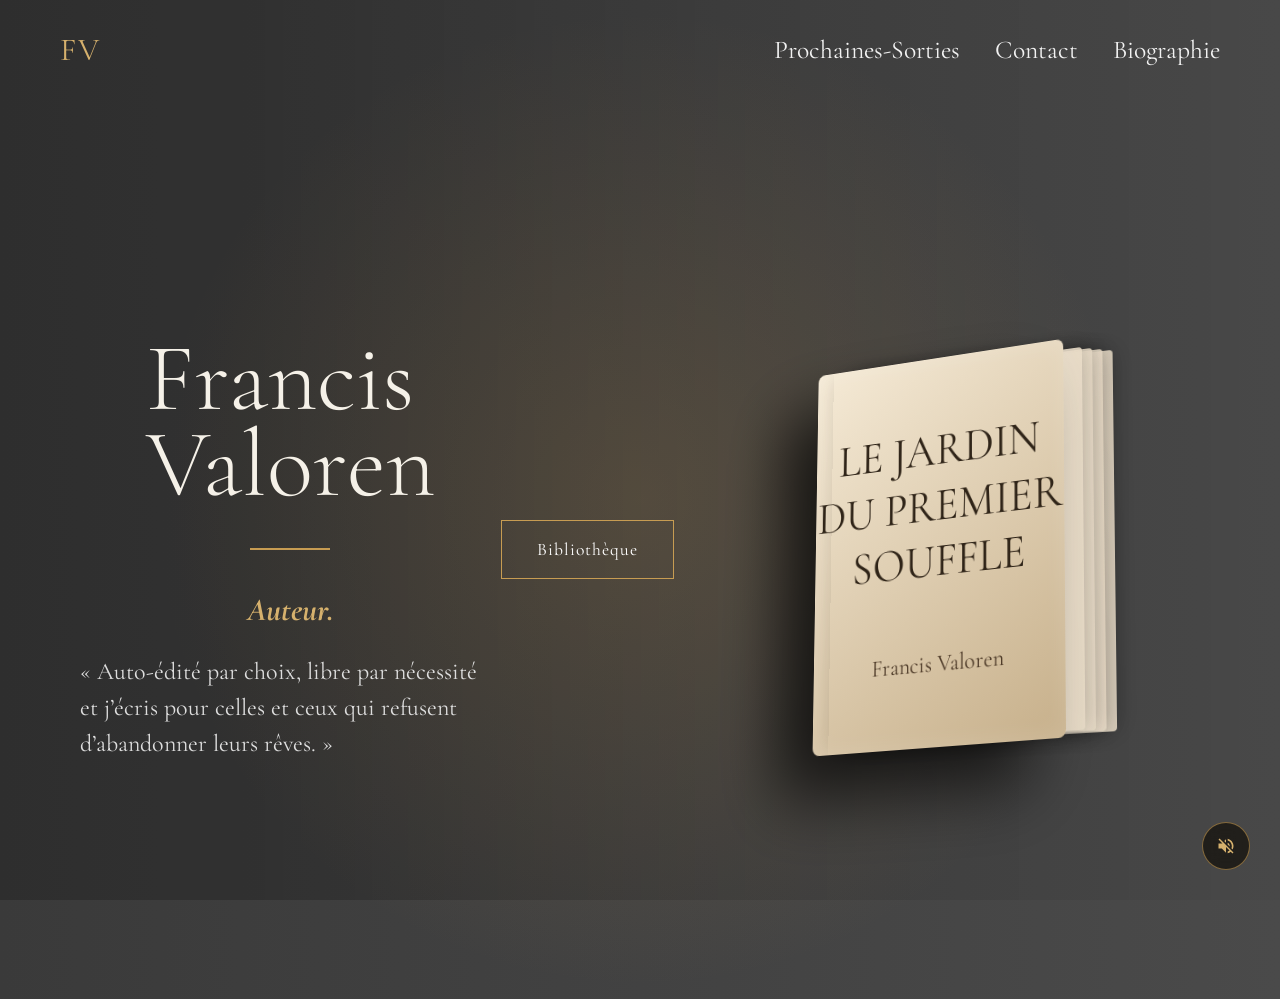
==== index.html @ 9b45bb33 "Bannière youtube" ====
<!DOCTYPE html>
<html lang="fr">

<head>
    <meta charset="UTF-8">
    <meta name="viewport" content="width=device-width, initial-scale=1.0">
 
    <title>Accueil – Francis Valoren</title>

    <meta name="description" content="Site officiel de Francis Valoren, auteur.">

    <link rel="stylesheet" href="style.css">

    <!-- Police élégante -->
    <link href="https://fonts.googleapis.com/css2?family=Cormorant+Garamond:wght@300;400;600&display=swap" rel="stylesheet">

    <style>
        #music-btn {
            position: fixed;
            bottom: 30px;
            right: 30px;
            z-index: 9999;
            width: 48px;
            height: 48px;
            border-radius: 50%;
            border: 1px solid rgba(199, 156, 82, 0.6);
            background: rgba(20, 18, 12, 0.75);
            backdrop-filter: blur(8px);
            cursor: pointer;
            display: flex;
            align-items: center;
            justify-content: center;
            transition: border-color 0.3s, background 0.3s, transform 0.2s;
            padding: 0;
        }
        #music-btn:hover {
            border-color: #c79c52;
            background: rgba(199, 156, 82, 0.15);
            transform: scale(1.08);
        }
        #music-btn svg {
            width: 20px;
            height: 20px;
            fill: #d6b16d;
            transition: opacity 0.3s;
        }
        #music-btn .icon-muted { display: none; }
        #music-btn.muted .icon-playing { display: none; }
        #music-btn.muted .icon-muted { display: block; }
    </style>

</head>

<body>

    <!-- FOND -->
    <div class="background-overlay"></div>

    <!-- HEADER -->
<header>
    <div class="logo">FV</div>

    <nav>
        <a href="prochaines-sorties.html">Prochaines-Sorties</a>
        <a href="contact.html">Contact</a>
        <a href="Biographie.html">Biographie</a>
    </nav>
</header>

    <!-- HERO -->
    <section class="hero">

        <!-- TEXTE -->
        <div class="hero-text">

            <h1>Francis<br>Valoren</h1>

            <div class="line"></div>

            <h2>Auteur.</h2>

            <p>
                « Auto‑édité par choix, libre par nécessité et j’écris pour celles et ceux qui refusent d’abandonner leurs rêves. »
            </p>

        </div>

        <a href="oeuvres.html" class="btn btn-middle">
            Bibliothèque
        </a>

        <!-- LIVRE -->
        <div class="book-scene">
            <div class="book-halo"></div>

            <div class="book">

                <div class="cover">
                    <div class="book-title">
                        LE JARDIN<br>
                        DU PREMIER<br>
                        SOUFFLE
                    </div>

                    <div class="author">
                        Francis Valoren
                    </div>
                </div>

                <!-- Pages -->
                <div class="page p1"></div>
                <div class="page p2"></div>
                <div class="page p3"></div>
                <div class="page p4"></div>

            </div>

        </div>

    </section>



    <!-- MUSIQUE D'AMBIANCE PIANO -->
    <button id="music-btn" class="muted" title="Musique d'ambiance" aria-label="Activer la musique">
        <svg class="icon-playing" viewBox="0 0 24 24" xmlns="http://www.w3.org/2000/svg">
            <path d="M3 9v6h4l5 5V4L7 9H3zm13.5 3c0-1.77-1.02-3.29-2.5-4.03v8.05c1.48-.73 2.5-2.25 2.5-4.02zM14 3.23v2.06c2.89.86 5 3.54 5 6.71s-2.11 5.85-5 6.71v2.06c4.01-.91 7-4.49 7-8.77s-2.99-7.86-7-8.77z"/>
        </svg>
        <svg class="icon-muted" viewBox="0 0 24 24" xmlns="http://www.w3.org/2000/svg">
            <path d="M16.5 12c0-1.77-1.02-3.29-2.5-4.03v2.21l2.45 2.45c.03-.2.05-.41.05-.63zm2.5 0c0 .94-.2 1.82-.54 2.64l1.51 1.51C20.63 14.91 21 13.5 21 12c0-4.28-2.99-7.86-7-8.77v2.06c2.89.86 5 3.54 5 6.71zM4.27 3L3 4.27 7.73 9H3v6h4l5 5v-6.73l4.25 4.25c-.67.52-1.42.93-2.25 1.18v2.06c1.38-.31 2.63-.95 3.69-1.81L19.73 21 21 19.73l-9-9L4.27 3zM12 4L9.91 6.09 12 8.18V4z"/>
        </svg>
    </button>

    <script>
    (function () {
        var AC = window.AudioContext || window.webkitAudioContext;
        if (!AC) return;

        var ctx, masterGain, reverb, active = false, timers = [];

        // Gamme pentatonique Do majeur — 3 octaves douces
        var notes = [
            261.63, 293.66, 329.63, 392.00, 440.00,   // C4 D4 E4 G4 A4
            523.25, 587.33, 659.25, 783.99, 880.00,   // C5 D5 E5 G5 A5
            1046.50, 1174.66, 1318.51                  // C6 D6 E6
        ];

        function buildReverb(c) {
            var len = c.sampleRate * 3, buf = c.createBuffer(2, len, c.sampleRate);
            for (var ch = 0; ch < 2; ch++) {
                var d = buf.getChannelData(ch);
                for (var i = 0; i < len; i++)
                    d[i] = (Math.random() * 2 - 1) * Math.pow(1 - i / len, 2.5);
            }
            var conv = c.createConvolver();
            conv.buffer = buf;
            return conv;
        }

        function playNote(freq, t, dur, vol) {
            // Fondamentale (triangle = chaleur piano)
            var o1 = ctx.createOscillator(), g1 = ctx.createGain();
            o1.type = 'triangle';
            o1.frequency.value = freq;
            g1.gain.setValueAtTime(0, t);
            g1.gain.linearRampToValueAtTime(vol, t + 0.012);
            g1.gain.exponentialRampToValueAtTime(vol * 0.35, t + 0.18);
            g1.gain.exponentialRampToValueAtTime(0.0001, t + dur);
            o1.connect(g1); g1.connect(reverb);
            o1.start(t); o1.stop(t + dur + 0.1);

            // 2e harmonique légère (brillance)
            var o2 = ctx.createOscillator(), g2 = ctx.createGain();
            o2.type = 'sine';
            o2.frequency.value = freq * 2;
            g2.gain.setValueAtTime(0, t);
            g2.gain.linearRampToValueAtTime(vol * 0.12, t + 0.008);
            g2.gain.exponentialRampToValueAtTime(0.0001, t + dur * 0.6);
            o2.connect(g2); g2.connect(reverb);
            o2.start(t); o2.stop(t + dur);
        }

        function schedule() {
            if (!active) return;
            var now = ctx.currentTime;
            var freq = notes[Math.floor(Math.random() * notes.length)];
            var vol  = 0.025 + Math.random() * 0.035;
            var dur  = 2.5 + Math.random() * 3.5;
            playNote(freq, now, dur, vol);

            // Accord doux ~30 % du temps
            if (Math.random() < 0.3) {
                var f2 = notes[Math.floor(Math.random() * notes.length)];
                playNote(f2, now + 0.06, dur * 0.85, vol * 0.65);
            }

            var delay = (1.2 + Math.random() * 2.8) * 1000;
            timers.push(setTimeout(schedule, delay));
        }

        function start() {
            if (!ctx) {
                ctx = new AC();
                reverb = buildReverb(ctx);
                masterGain = ctx.createGain();
                masterGain.gain.value = 0.8;
                reverb.connect(masterGain);
                masterGain.connect(ctx.destination);
            }
            if (ctx.state === 'suspended') ctx.resume();
            active = true;
            schedule();
        }

        function stop() {
            active = false;
            timers.forEach(clearTimeout);
            timers = [];
            if (masterGain) {
                masterGain.gain.setTargetAtTime(0, ctx.currentTime, 0.8);
            }
        }

        var btn = document.getElementById('music-btn');
        btn.addEventListener('click', function () {
            if (!active) {
                start();
                btn.classList.remove('muted');
                btn.setAttribute('aria-label', 'Couper la musique');
            } else {
                stop();
                btn.classList.add('muted');
                btn.setAttribute('aria-label', 'Activer la musique');
            }
        });
    })();
    </script>

</body>

</html>
---- style.css ----
/* RESET */
* {
    margin: 0;
    padding: 0;
    box-sizing: border-box;
}

/* BODY */
body {
    font-family: 'Cormorant Garamond', serif;

    background:
        radial-gradient(circle at center, rgba(180,140,80,0.25), transparent 60%),
        linear-gradient(to right, #3a3a3a, #4a4a4a);

    color: #f5f1e8;

    overflow-y: auto;
    overflow-x: hidden;

    min-height: 100vh;
}

/* OVERLAY */
.background-overlay {
    position: fixed;
    inset: 0;
    background:
        linear-gradient(to right,
            rgba(0,0,0,0.20) 20%,
            rgba(0,0,0,0.10) 55%,
            rgba(0,0,0,0.02) 100%);
    z-index: -1;
}

/* HEADER */
header {
    position: fixed;
    top: 0;
    left: 0;
    width: 100%;
    display: flex;
    justify-content: space-between;
    align-items: center;
    padding: 30px 60px;
    z-index: 1000;
}


/* LOGO */
.logo {
    font-size: 2em;
    color: #d6b16d;
    letter-spacing: 2px;
}

.logo span {
    font-size: 0.6em;
    margin-left: 10px;
    color: #fff;
}

/* NAV */
nav {
    display: flex;
    gap: 35px;
}

nav a {
    color: #f2f2f2;
    text-decoration: none;
    font-size: 1.6em;
    transition: 0.3s;
}

nav a:hover {
    color: #d6b16d;
}

/* HERO */
.hero {
    min-height: 100vh;
    display: flex;
    align-items: center;
    justify-content: space-between;
    padding: 140px 80px;
}

.sorties-list {
    display: grid;
    gap: 30px;
    width: 100%;
    max-width: 1000px;
    margin: 0 auto;
}

.sortie-row {
    display: grid;
    gap: 20px;
    width: min(90vw, 760px);
    margin: 0 auto;
    background: rgba(20,20,20,0.55);
    border: 1px solid rgba(255,255,255,0.12);
    border-radius: 24px;
    padding: 28px;
    box-shadow: 0 20px 60px rgba(0,0,0,0.25);
}

.sortie-card {
    display: grid;
    gap: 18px;
    background: rgba(255,255,255,0.06);
    border: 1px solid rgba(255,255,255,0.12);
    border-radius: 24px;
    padding: 24px;
}

.sortie-text {
    display: grid;
    gap: 20px;
}

.sortie-pitch {
    color: #e8dfcf;
    line-height: 1.8;
    font-size: 1.05em;
}

.sortie-dropzone-wrapper {
    display: grid;
    gap: 12px;
}

.sortie-bubble {
    display: inline-flex;
    align-items: center;
    justify-content: center;
    width: auto;
    min-width: 74px;
    min-height: 42px;
    padding: 8px 12px;
    border-radius: 999px;
    background: rgba(215, 156, 82, 0.16);
    color: #f5e9d1;
    font-weight: 700;
    letter-spacing: 1px;
    border: 1px solid rgba(215, 156, 82, 0.35);
}

.sortie-card h2 {
    font-size: 1.65em;
    line-height: 1.2;
}

.sortie-date {
    color: #e4d7bf;
    font-size: 1.05em;
}

.sortie-dropzone {
    min-height: 120px;
    border: 2px dashed rgba(215, 156, 82, 0.5);
    border-radius: 18px;
    padding: 22px;
    color: #e9dcc9;
    background: rgba(255,255,255,0.04);
    transition: border-color 0.3s ease, background 0.3s ease;
    outline: none;
}

.sortie-dropzone:focus {
    border-color: rgba(215, 156, 82, 0.85);
    background: rgba(215, 156, 82, 0.08);
}

.sortie-dropzone:empty:before {
    content: attr(aria-label);
    color: rgba(229, 214, 183, 0.7);
}

/* CONTAINER UTILISÉ DANS LA PAGE BIOGRAPHIE */
.hero-inner {
    display: flex;
    justify-content: center;
    align-items: flex-start;
    gap: 50px;
    width: 80%;
    max-width: 1200px;
    margin: auto;
}

.bio-photo img {
    width: 100%;
    height: auto;
    border-radius: 8px;
    box-shadow: 0 0 25px rgba(0,0,0,0.5);
    max-width: 350px;
}

/* TEXTE */
.hero-text {
    width: 40%;
    z-index: 2;
    display: flex;
    flex-direction: column;
    align-items: center;
}

.hero-text h1 {
    font-size: 6em;
    line-height: 0.9;
    font-weight: 300;
}

.line {
    width: 80px;
    height: 2px;
    background: #c79c52;
    margin: 40px 0;
}

.hero-text h2 {
    color: #d6b16d;
    font-size: 2em;
    font-style: italic;
    margin-bottom: 25px;
}

.hero-text p {
    font-size: 1.5em;
    line-height: 1.5;
    max-width: 500px;
    color: #ddd;
}

/* BOUTON */
.btn {
    display: inline-block;
    margin-top: 40px;
    border: 1px solid #c79c52;
    padding: 18px 35px;
    color: #fff;
    text-decoration: none;
    font-size: 1.1em;
    letter-spacing: 1px;
    transition: 0.4s;
}

.btn:hover {
    background: #c79c52;
    color: #111;
}

.btn-amazon {
    margin-top: 0;
    border-color: #2ecc71;
    color: #2ecc71;
}

.btn-amazon:hover {
    background: #2ecc71;
    color: #111;
}

.btn-middle {
    margin-top: 0;
    align-self: center;
    flex-shrink: 0;
    white-space: nowrap;
}

/* LIVRE */
.book-scene {
    width: 50%;
    display: flex;
    justify-content: center;
    align-items: center;
    perspective: 2500px;
}

.book {
    position: relative;
    width: 280px;
    height: 400px;
    transform-style: preserve-3d;
    transform:
        rotateY(-28deg)
        rotateX(12deg)
        rotateZ(-6deg);
    animation: floating 6s ease-in-out infinite;
}

.cover {
    position: absolute;
    inset: 0;
    background: linear-gradient(145deg, #f5ead6, #c7b08b);
    border-radius: 8px;
    box-shadow:
        -40px 40px 70px rgba(0,0,0,0.7),
        inset 0 0 25px rgba(255,255,255,0.15);
    z-index: 10;
    display: flex;
    flex-direction: column;
    justify-content: center;
    align-items: center;
    text-align: center;
}

.book-title {
    font-size: 3em;
    color: #2f2418;
    line-height: 1.2;
}

.author {
    margin-top: 60px;
    font-size: 1.5em;
    color: #4d3a28;
}

.page {
    position: absolute;
    width: 96%;
    height: 96%;
    background: linear-gradient(to right, #fffdf8, #e9dcc7);
    right: -8px;
    top: 8px;
    border-radius: 4px;
    box-shadow: 0 0 25px rgba(0,0,0,0.25);
    opacity: 0.9;
}

.p1 { transform: translateZ(-5px) translateX(8px) rotateY(2deg); }
.p2 { transform: translateZ(-10px) translateX(16px) rotateY(3deg); }
.p3 { transform: translateZ(-15px) translateX(24px) rotateY(4deg); }
.p4 { transform: translateZ(-20px) translateX(32px) rotateY(5deg); }

@keyframes floating {
    0% { transform: rotateY(-28deg) rotateX(12deg) rotateZ(-6deg) translateY(0px); }
    50% { transform: rotateY(-28deg) rotateX(12deg) rotateZ(-6deg) translateY(-12px); }
    100% { transform: rotateY(-28deg) rotateX(12deg) rotateZ(-6deg) translateY(0px); }
}

/* CONTACT */
.contact-links {
    display: flex;
    flex-direction: column;
    gap: 15px;
    margin-top: 40px;
    align-items: center;
}

.contact-button {
    display: inline-block;
    padding: 14px 28px;
    background: linear-gradient(135deg, #c8e6c9, #a5d6a7);
    color: #2e462e;
    text-decoration: none;
    font-size: 1.2rem;
    border-radius: 14px;
    font-weight: 600;
    transition: 0.3s ease;
    width: 280px;
    text-align: center;
    box-shadow: 0 6px 18px rgba(0,0,0,0.15);
    border: 1px solid rgba(46, 70, 46, 0.25);
}

.contact-button:hover {
    background: linear-gradient(135deg, #b2dfdb, #80cbc4);
    transform: translateY(-4px);
    box-shadow: 0 12px 28px rgba(0,0,0,0.25);
}

/* LOGO FIX */
header, .logo {
    position: relative;
    z-index: 9999 !important;
}

/* RESPONSIVE */
@media(max-width: 768px) {

    header {
        padding: 20px 25px;
    }

    .logo {
        font-size: 1.4em;
        letter-spacing: 1px;
    }

    nav {
        gap: 18px;
    }

    nav a {
        font-size: 1em;
    }

    .hero {
        flex-direction: column;
        justify-content: flex-start;
        padding: 120px 25px 60px 25px;
        text-align: center;
    }

    .hero-text {
        width: 100%;
        margin-bottom: 40px;
        align-items: center;
    }

    .hero-text h1 {
        font-size: 3.2em;
        line-height: 1;
    }

    .hero-text h2 {
        font-size: 1.6em;
    }

    .hero-text p {
        font-size: 1.2em;
        max-width: 100%;
    }

    .btn {
        padding: 14px 28px;
        font-size: 1em;
    }

    .book-scene {
        width: 100%;
        margin-top: 20px;
    }

    .book {
        width: 220px;
        height: 310px;
        transform: rotateY(-20deg) rotateX(10deg) rotateZ(-4deg);
    }

    .book-title {
        font-size: 1.8em;
    }

    .author {
        font-size: 1.1em;
        margin-top: 30px;
    }

    .contact-section {
        flex-direction: column;
        gap: 50px;
        padding: 120px 25px 60px 25px;
        min-height: auto;
    }

    .contact-left h1 {
        font-size: 2.8em;
    }

    .contact-button {
        width: 100%;
        max-width: 300px;
        font-size: 1em;
    }

    .contact-globe {
        display: none;
    }
}

/* CHRONOMÈTRE */
.countdown {
    display: flex;
    align-items: center;
    justify-content: center;
    gap: 6px;
    margin-top: 14px;
    flex-wrap: wrap;
}

.countdown-bloc {
    display: flex;
    flex-direction: column;
    align-items: center;
    background: rgba(215, 156, 82, 0.12);
    border: 1px solid rgba(215, 156, 82, 0.35);
    border-radius: 10px;
    padding: 8px 12px;
    min-width: 56px;
}

.countdown-bloc span {
    font-size: 1.6em;
    font-weight: 700;
    color: #d6b16d;
    line-height: 1;
}

.countdown-bloc small {
    font-size: 0.65em;
    color: #c4b89a;
    margin-top: 4px;
    letter-spacing: 0.5px;
}

.countdown-sep {
    font-size: 1.4em;
    color: #d6b16d;
    font-weight: 700;
    margin-bottom: 14px;
}

/* SECTION CONTACT */
.contact-section {
    display: flex;
    align-items: center;
    justify-content: center;
    gap: 100px;
    min-height: 100vh;
    padding: 120px 80px;
    width: 100%;
}

.contact-left {
    display: flex;
    flex-direction: column;
    align-items: center;
    text-align: center;
}

/* GLOBE TOURNANT */
.contact-globe {
    flex-shrink: 0;
}

.globe-wrap {
    width: 280px;
    height: 280px;
    border-radius: 50%;
    overflow: hidden;
    position: relative;
    box-shadow:
        -15px 20px 50px rgba(0,0,0,0.6),
        inset -8px -5px 25px rgba(0,0,0,0.3),
        0 0 80px rgba(30,100,200,0.15);
}

#globe-canvas {
    display: block;
    border-radius: 50%;
}

/* SECTION BIBLIOTHÈQUE CENTRÉE */
.bibliotheque-section {
    text-align: center;
    width: 100%;
    margin-top: 180px;
}

/* CONTENEUR DES LIVRES CENTRÉ AU MILIEU */
.books-container {
    display: flex;
    justify-content: center;
    align-items: center;
    gap: 60px;
    width: 100%;
    margin-top: 60px;
}
/* STYLE DES CARTES DE LIVRES */
.book-card {
    width: 280px;
    text-align: center;
    background: rgba(255,255,255,0.03);
    padding: 25px;
    border-radius: 12px;
    box-shadow: 0 0 25px rgba(0,0,0,0.25);
    backdrop-filter: blur(4px);
    transition: 0.3s ease;
}

.book-card:hover {
    transform: translateY(-6px);
    box-shadow: 0 0 35px rgba(0,0,0,0.35);
}

/* IMAGE DU LIVRE */
.book-card img {
    width: 100%;
    border-radius: 8px;
    margin-bottom: 20px;
}

/* TITRE DU LIVRE */
.book-card h2 {
    font-size: 1.6em;
    margin-bottom: 10px;
    color: #f5f1e8;
}

/* SOUS-TITRE */
.book-card .subtitle {
    font-size: 1.1em;
    color: #d6b16d;
    margin-bottom: 20px;
}
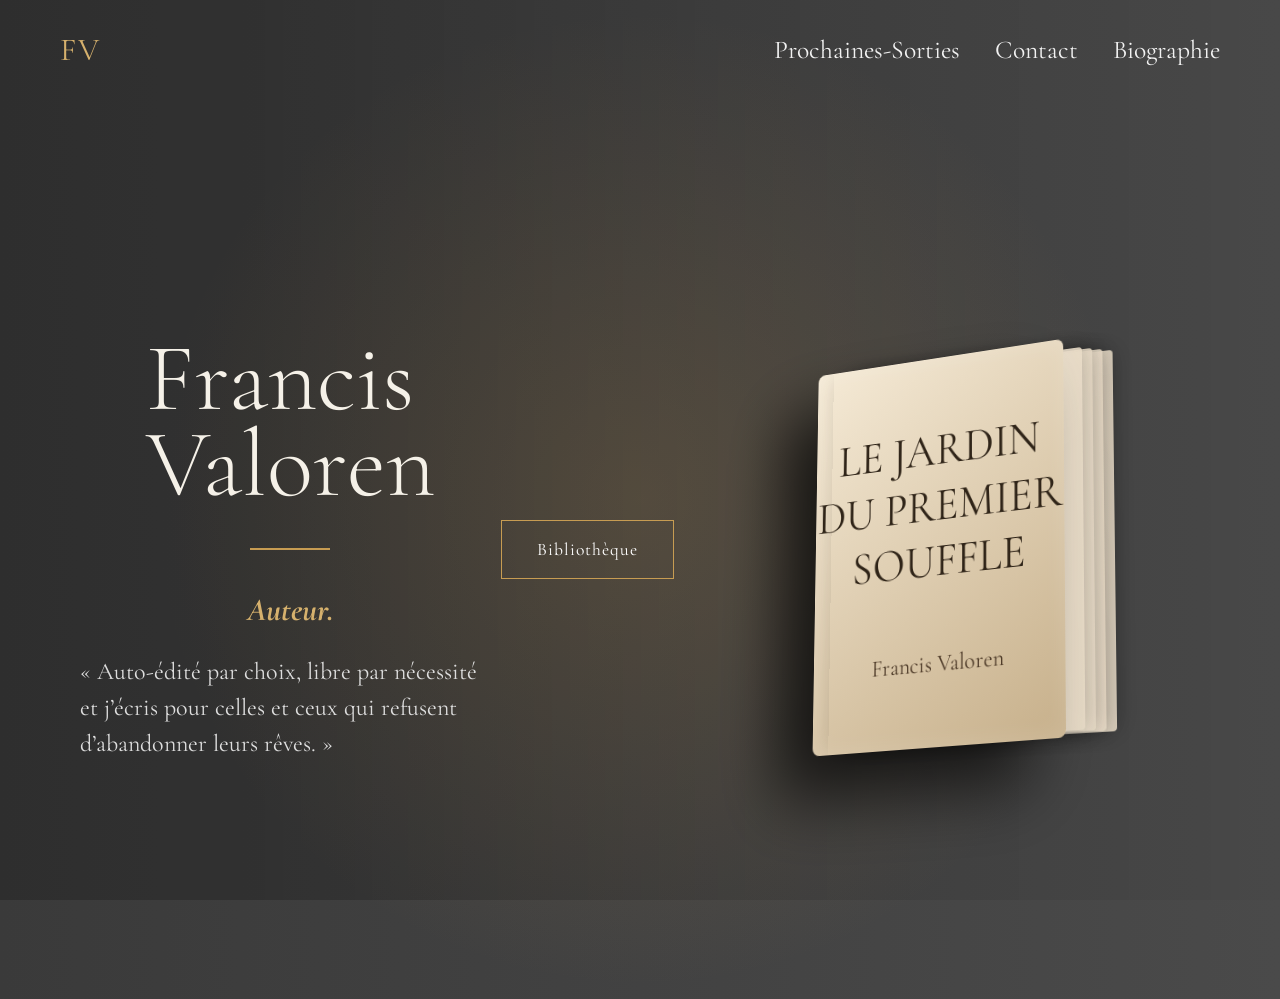
==== commit 291c848b: "annulation de la musique" ====
--- a/index.html
+++ b/index.html
@@ -14,40 +14,6 @@
     <!-- Police élégante -->
     <link href="https://fonts.googleapis.com/css2?family=Cormorant+Garamond:wght@300;400;600&display=swap" rel="stylesheet">
 
-    <style>
-        #music-btn {
-            position: fixed;
-            bottom: 30px;
-            right: 30px;
-            z-index: 9999;
-            width: 48px;
-            height: 48px;
-            border-radius: 50%;
-            border: 1px solid rgba(199, 156, 82, 0.6);
-            background: rgba(20, 18, 12, 0.75);
-            backdrop-filter: blur(8px);
-            cursor: pointer;
-            display: flex;
-            align-items: center;
-            justify-content: center;
-            transition: border-color 0.3s, background 0.3s, transform 0.2s;
-            padding: 0;
-        }
-        #music-btn:hover {
-            border-color: #c79c52;
-            background: rgba(199, 156, 82, 0.15);
-            transform: scale(1.08);
-        }
-        #music-btn svg {
-            width: 20px;
-            height: 20px;
-            fill: #d6b16d;
-            transition: opacity 0.3s;
-        }
-        #music-btn .icon-muted { display: none; }
-        #music-btn.muted .icon-playing { display: none; }
-        #music-btn.muted .icon-muted { display: block; }
-    </style>
 
 </head>
 
@@ -120,122 +86,6 @@
     </section>
 
 
-
-    <!-- MUSIQUE D'AMBIANCE PIANO -->
-    <button id="music-btn" class="muted" title="Musique d'ambiance" aria-label="Activer la musique">
-        <svg class="icon-playing" viewBox="0 0 24 24" xmlns="http://www.w3.org/2000/svg">
-            <path d="M3 9v6h4l5 5V4L7 9H3zm13.5 3c0-1.77-1.02-3.29-2.5-4.03v8.05c1.48-.73 2.5-2.25 2.5-4.02zM14 3.23v2.06c2.89.86 5 3.54 5 6.71s-2.11 5.85-5 6.71v2.06c4.01-.91 7-4.49 7-8.77s-2.99-7.86-7-8.77z"/>
-        </svg>
-        <svg class="icon-muted" viewBox="0 0 24 24" xmlns="http://www.w3.org/2000/svg">
-            <path d="M16.5 12c0-1.77-1.02-3.29-2.5-4.03v2.21l2.45 2.45c.03-.2.05-.41.05-.63zm2.5 0c0 .94-.2 1.82-.54 2.64l1.51 1.51C20.63 14.91 21 13.5 21 12c0-4.28-2.99-7.86-7-8.77v2.06c2.89.86 5 3.54 5 6.71zM4.27 3L3 4.27 7.73 9H3v6h4l5 5v-6.73l4.25 4.25c-.67.52-1.42.93-2.25 1.18v2.06c1.38-.31 2.63-.95 3.69-1.81L19.73 21 21 19.73l-9-9L4.27 3zM12 4L9.91 6.09 12 8.18V4z"/>
-        </svg>
-    </button>
-
-    <script>
-    (function () {
-        var AC = window.AudioContext || window.webkitAudioContext;
-        if (!AC) return;
-
-        var ctx, masterGain, reverb, active = false, timers = [];
-
-        // Gamme pentatonique Do majeur — 3 octaves douces
-        var notes = [
-            261.63, 293.66, 329.63, 392.00, 440.00,   // C4 D4 E4 G4 A4
-            523.25, 587.33, 659.25, 783.99, 880.00,   // C5 D5 E5 G5 A5
-            1046.50, 1174.66, 1318.51                  // C6 D6 E6
-        ];
-
-        function buildReverb(c) {
-            var len = c.sampleRate * 3, buf = c.createBuffer(2, len, c.sampleRate);
-            for (var ch = 0; ch < 2; ch++) {
-                var d = buf.getChannelData(ch);
-                for (var i = 0; i < len; i++)
-                    d[i] = (Math.random() * 2 - 1) * Math.pow(1 - i / len, 2.5);
-            }
-            var conv = c.createConvolver();
-            conv.buffer = buf;
-            return conv;
-        }
-
-        function playNote(freq, t, dur, vol) {
-            // Fondamentale (triangle = chaleur piano)
-            var o1 = ctx.createOscillator(), g1 = ctx.createGain();
-            o1.type = 'triangle';
-            o1.frequency.value = freq;
-            g1.gain.setValueAtTime(0, t);
-            g1.gain.linearRampToValueAtTime(vol, t + 0.012);
-            g1.gain.exponentialRampToValueAtTime(vol * 0.35, t + 0.18);
-            g1.gain.exponentialRampToValueAtTime(0.0001, t + dur);
-            o1.connect(g1); g1.connect(reverb);
-            o1.start(t); o1.stop(t + dur + 0.1);
-
-            // 2e harmonique légère (brillance)
-            var o2 = ctx.createOscillator(), g2 = ctx.createGain();
-            o2.type = 'sine';
-            o2.frequency.value = freq * 2;
-            g2.gain.setValueAtTime(0, t);
-            g2.gain.linearRampToValueAtTime(vol * 0.12, t + 0.008);
-            g2.gain.exponentialRampToValueAtTime(0.0001, t + dur * 0.6);
-            o2.connect(g2); g2.connect(reverb);
-            o2.start(t); o2.stop(t + dur);
-        }
-
-        function schedule() {
-            if (!active) return;
-            var now = ctx.currentTime;
-            var freq = notes[Math.floor(Math.random() * notes.length)];
-            var vol  = 0.025 + Math.random() * 0.035;
-            var dur  = 2.5 + Math.random() * 3.5;
-            playNote(freq, now, dur, vol);
-
-            // Accord doux ~30 % du temps
-            if (Math.random() < 0.3) {
-                var f2 = notes[Math.floor(Math.random() * notes.length)];
-                playNote(f2, now + 0.06, dur * 0.85, vol * 0.65);
-            }
-
-            var delay = (1.2 + Math.random() * 2.8) * 1000;
-            timers.push(setTimeout(schedule, delay));
-        }
-
-        function start() {
-            if (!ctx) {
-                ctx = new AC();
-                reverb = buildReverb(ctx);
-                masterGain = ctx.createGain();
-                masterGain.gain.value = 0.8;
-                reverb.connect(masterGain);
-                masterGain.connect(ctx.destination);
-            }
-            if (ctx.state === 'suspended') ctx.resume();
-            active = true;
-            schedule();
-        }
-
-        function stop() {
-            active = false;
-            timers.forEach(clearTimeout);
-            timers = [];
-            if (masterGain) {
-                masterGain.gain.setTargetAtTime(0, ctx.currentTime, 0.8);
-            }
-        }
-
-        var btn = document.getElementById('music-btn');
-        btn.addEventListener('click', function () {
-            if (!active) {
-                start();
-                btn.classList.remove('muted');
-                btn.setAttribute('aria-label', 'Couper la musique');
-            } else {
-                stop();
-                btn.classList.add('muted');
-                btn.setAttribute('aria-label', 'Activer la musique');
-            }
-        });
-    })();
-    </script>
-
 </body>
 
 </html>
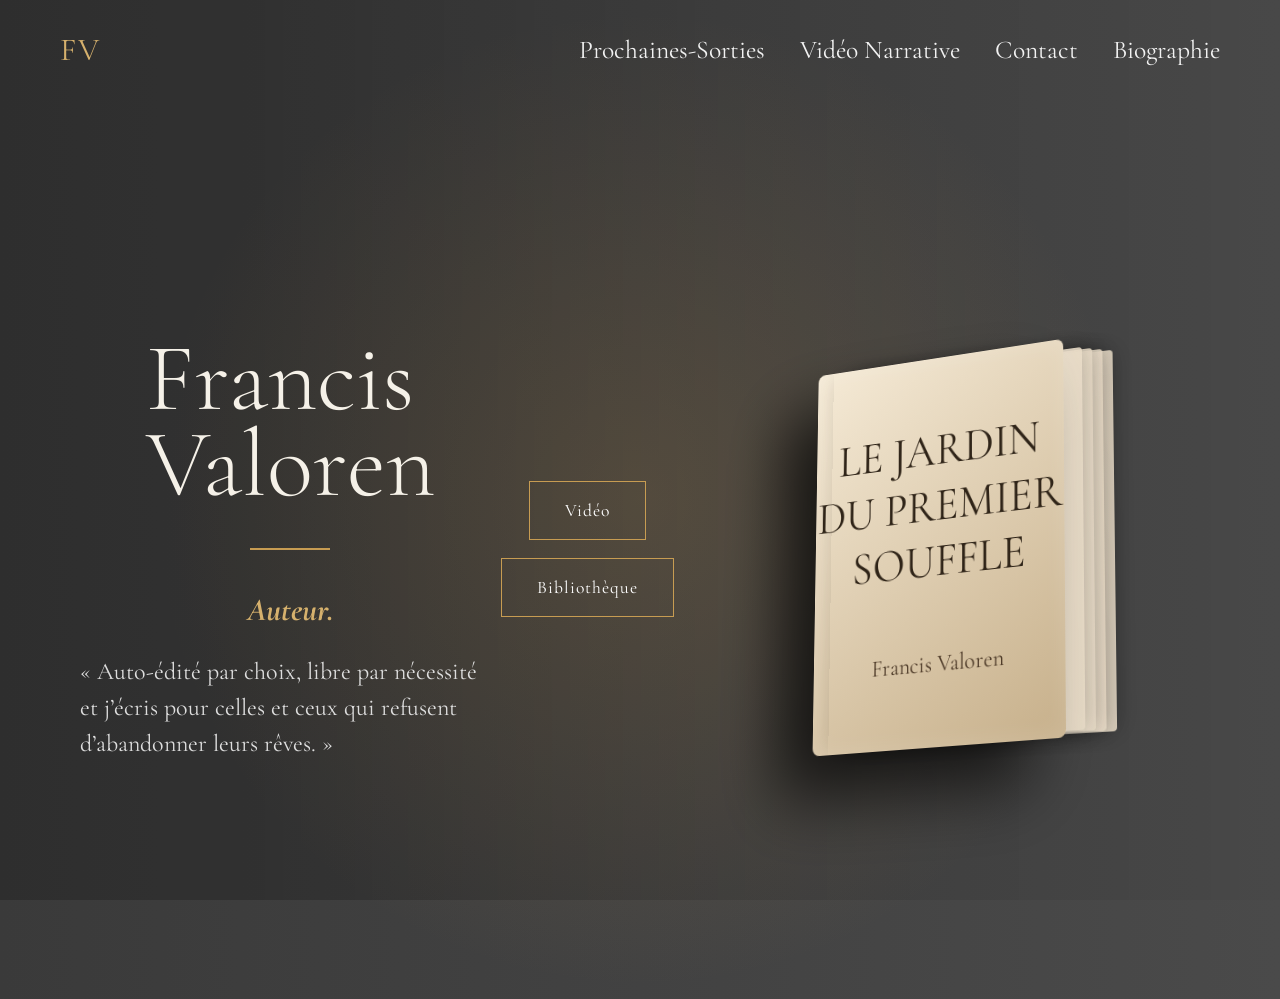
==== commit 0a243df2: "Bouton Vidéo Narrative" ====
--- a/index.html
+++ b/index.html
@@ -28,6 +28,7 @@
 
     <nav>
         <a href="prochaines-sorties.html">Prochaines-Sorties</a>
+        <a href="video.html">Vidéo Narrative</a>
         <a href="contact.html">Contact</a>
         <a href="Biographie.html">Biographie</a>
     </nav>
@@ -51,9 +52,14 @@
 
         </div>
 
-        <a href="oeuvres.html" class="btn btn-middle">
-            Bibliothèque
-        </a>
+        <div style="display:flex; flex-direction:column; align-items:center; gap:18px; align-self:center;">
+            <a href="video.html" class="btn btn-middle">
+                Vidéo
+            </a>
+            <a href="oeuvres.html" class="btn btn-middle">
+                Bibliothèque
+            </a>
+        </div>
 
         <!-- LIVRE -->
         <div class="book-scene">
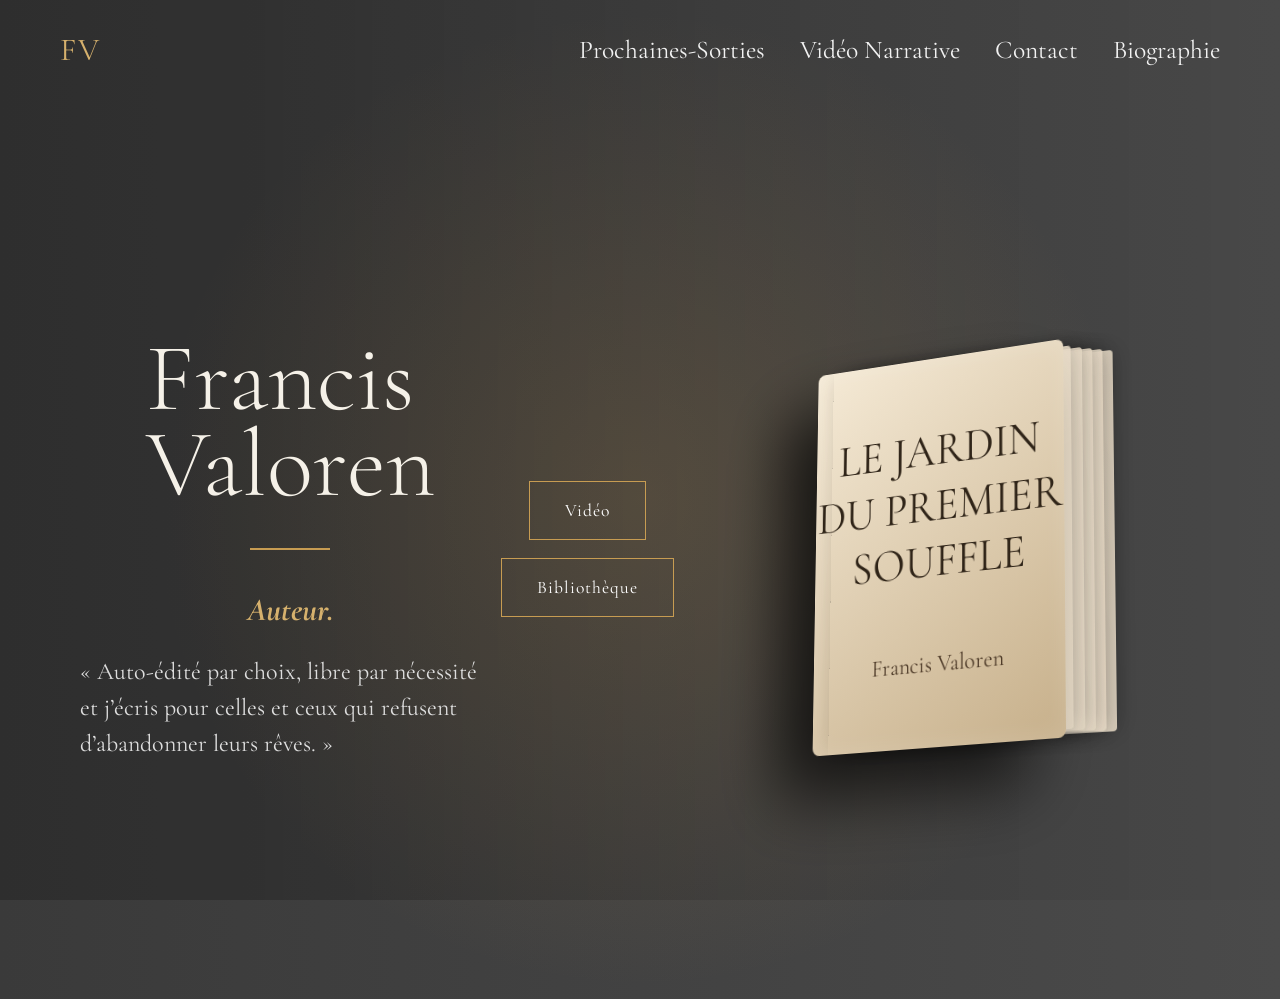
==== commit 7ea3e597: "page5" ====
--- a/index.html
+++ b/index.html
@@ -84,7 +84,7 @@
                 <div class="page p2"></div>
                 <div class="page p3"></div>
                 <div class="page p4"></div>
-
+                <div class="page p5"></div>
             </div>
 
         </div>
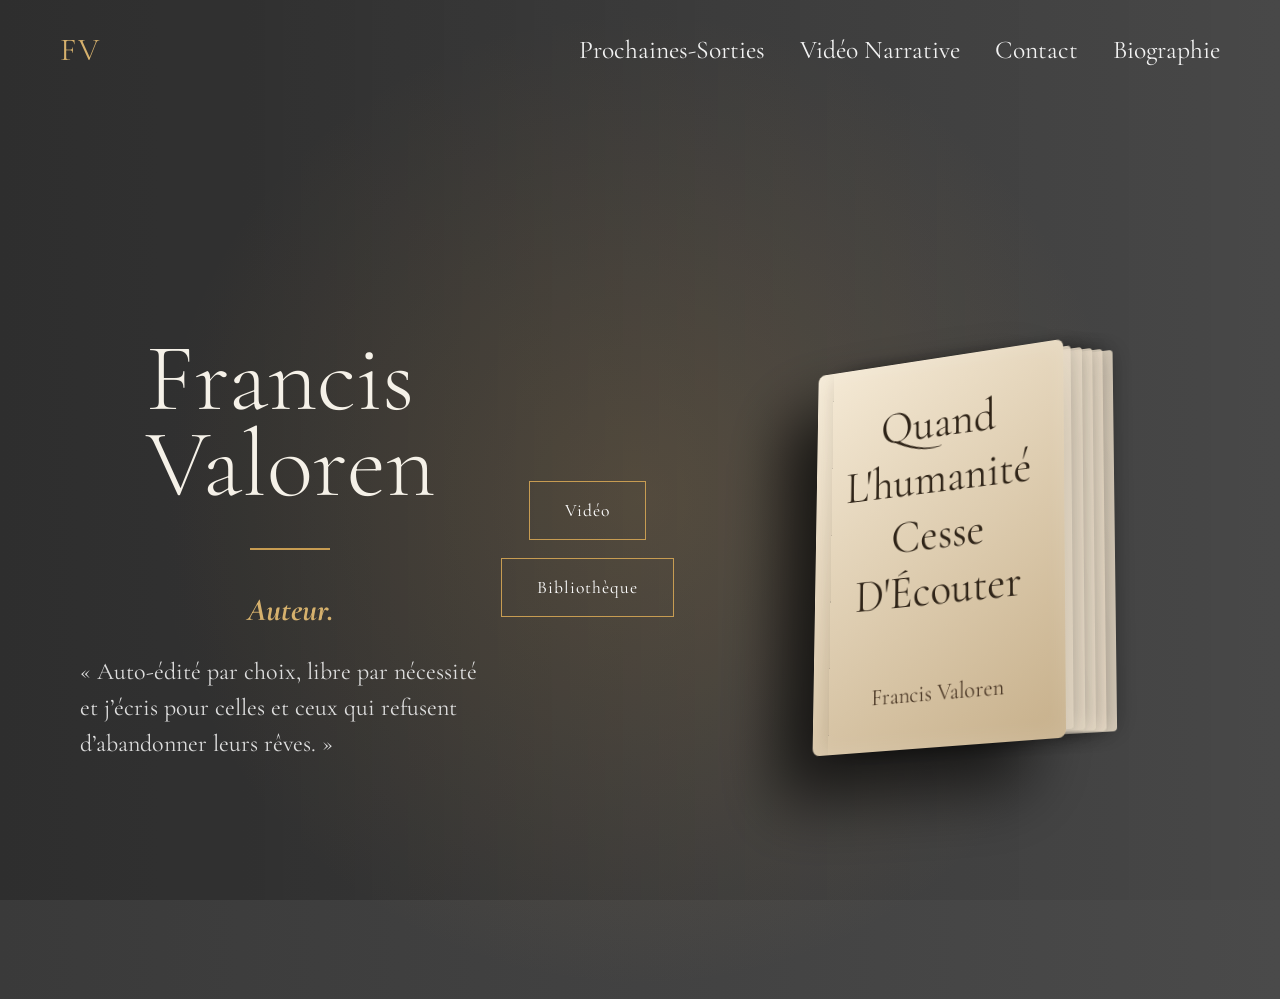
==== commit fbaf63f6: "Changement de titre page de garde" ====
--- a/index.html
+++ b/index.html
@@ -69,9 +69,7 @@
 
                 <div class="cover">
                     <div class="book-title">
-                        LE JARDIN<br>
-                        DU PREMIER<br>
-                        SOUFFLE
+                        Quand L'humanité Cesse D'Écouter
                     </div>
 
                     <div class="author">
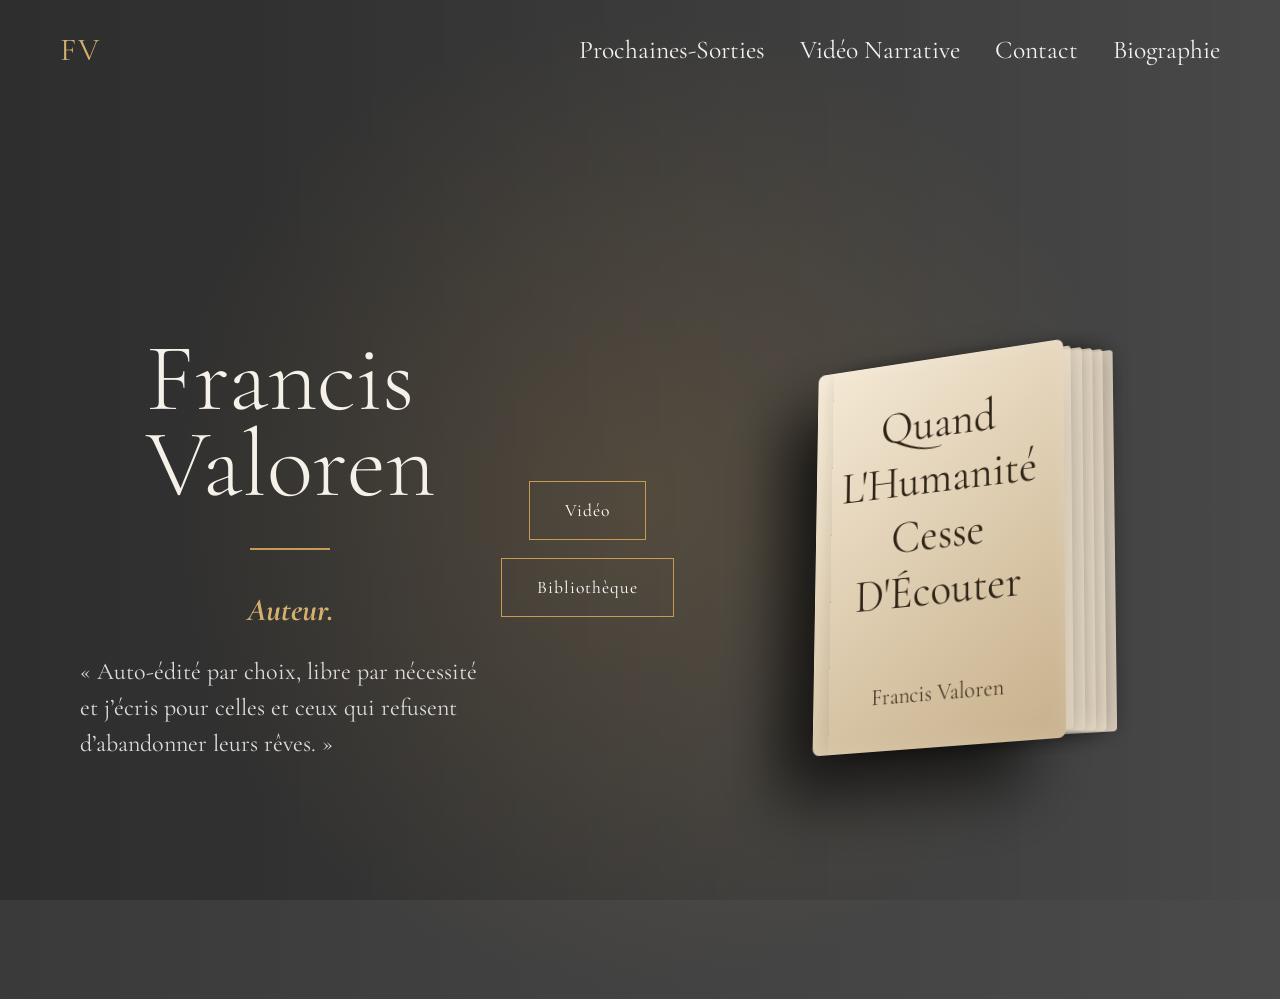
==== commit f2e574b1: "Majuscule titre" ====
--- a/index.html
+++ b/index.html
@@ -69,7 +69,7 @@
 
                 <div class="cover">
                     <div class="book-title">
-                        Quand L'humanité Cesse D'Écouter
+                        Quand L'Humanité Cesse D'Écouter
                     </div>
 
                     <div class="author">
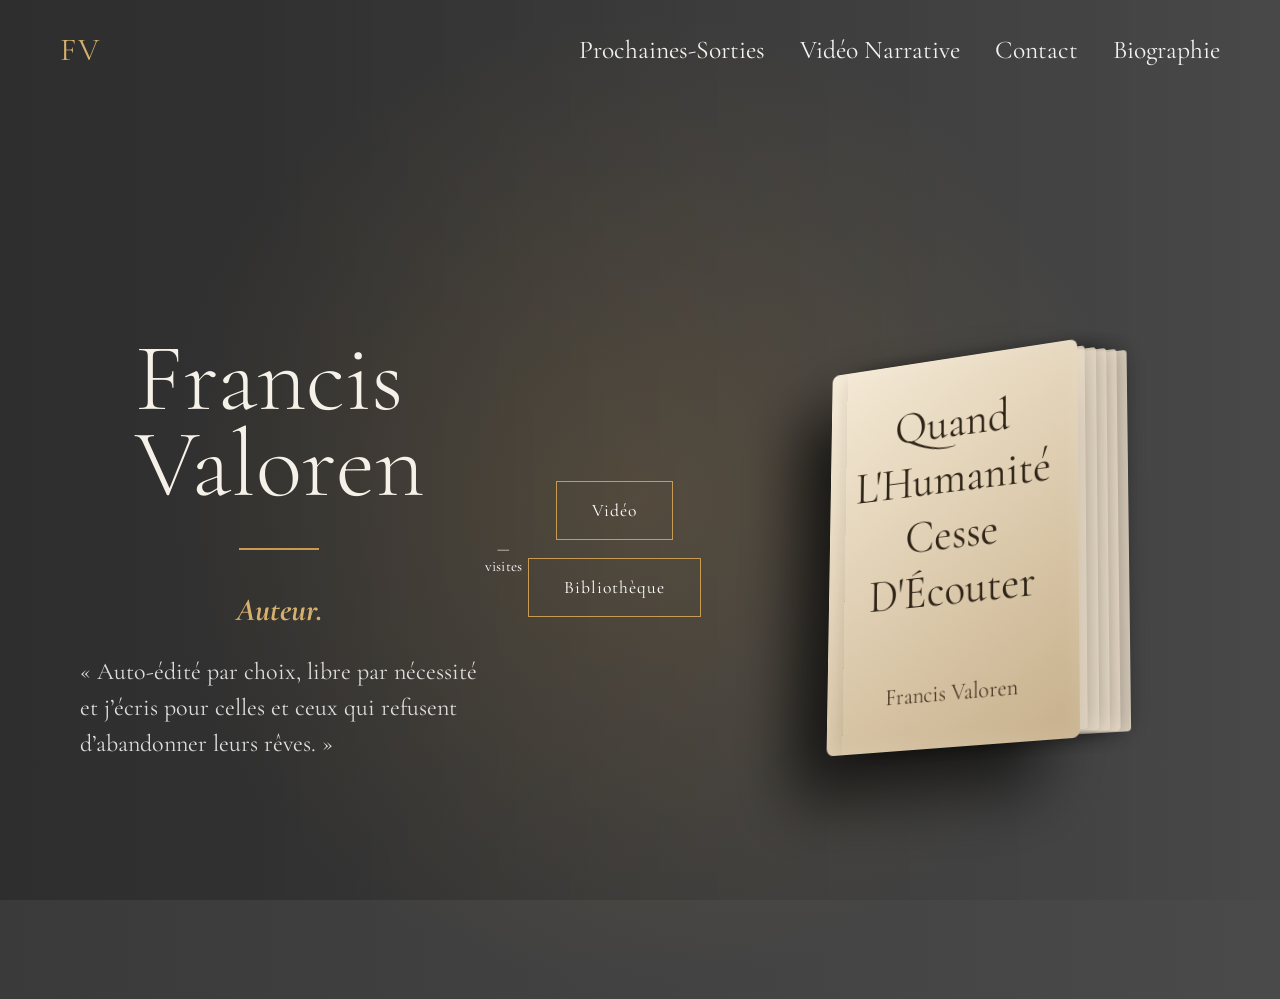
==== commit bb8cb063: "Nombre de visite sur le site" ====
--- a/index.html
+++ b/index.html
@@ -52,6 +52,11 @@
 
         </div>
 
+        <div class="visit-banner" style="text-align:center; margin-top:24px; color:#fff; font-size:0.95rem; letter-spacing:0.02em;">
+            <div id="visiteCount">Chargement des visites…</div>
+            <div id="visitePays" style="margin-top:8px;"></div>
+        </div>
+
         <div style="display:flex; flex-direction:column; align-items:center; gap:18px; align-self:center;">
             <a href="video.html" class="btn btn-middle">
                 Vidéo
@@ -90,6 +95,7 @@
     </section>
 
 
+    <script src="tracking.js"></script>
 </body>
 
 </html>
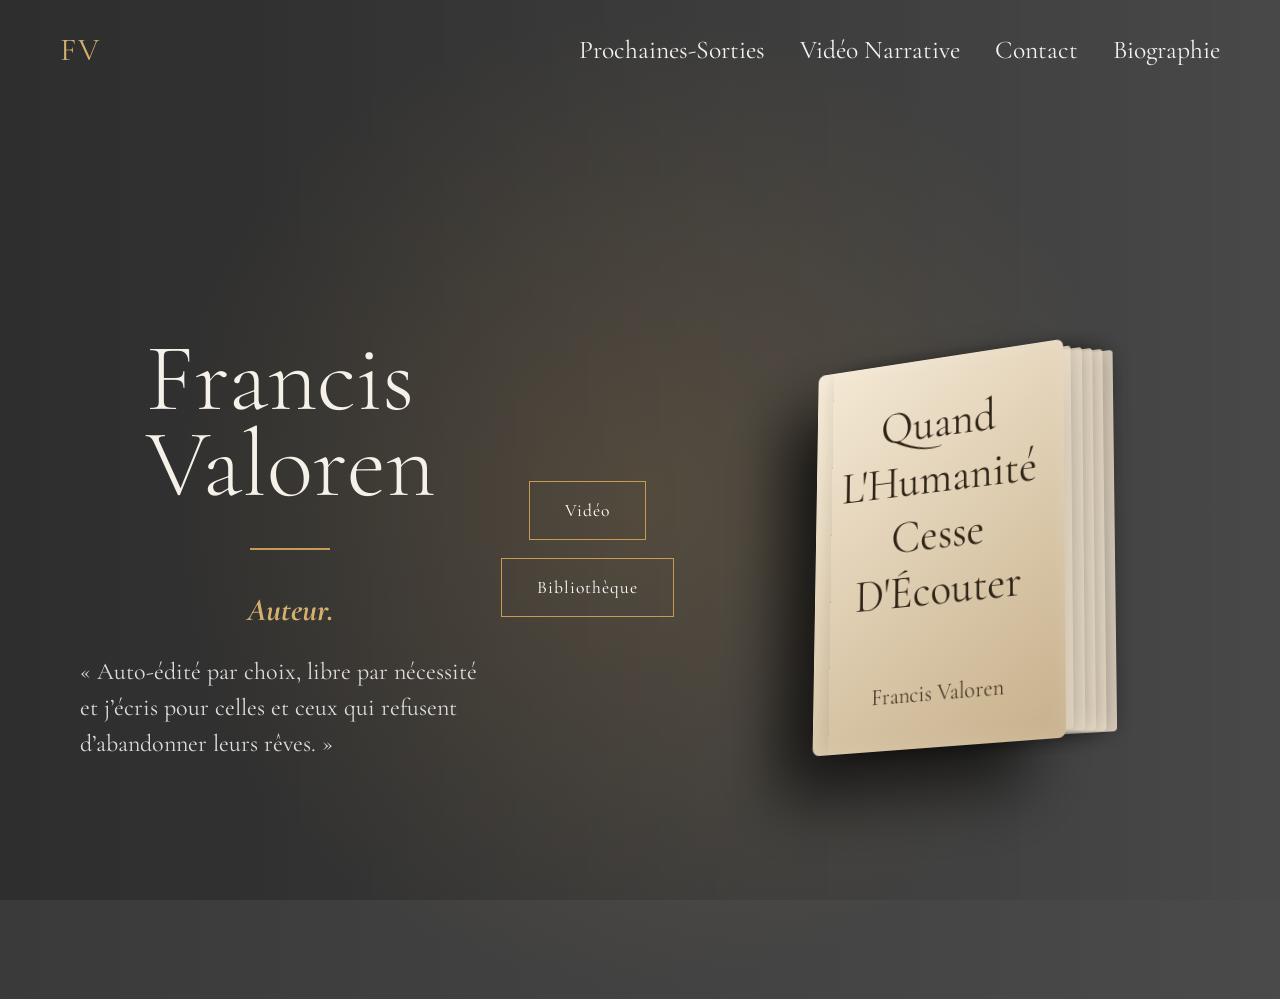
==== commit 41b9c0da: "effacement visite site" ====
--- a/index.html
+++ b/index.html
@@ -52,11 +52,6 @@
 
         </div>
 
-        <div class="visit-banner" style="text-align:center; margin-top:24px; color:#fff; font-size:0.95rem; letter-spacing:0.02em;">
-            <div id="visiteCount">Chargement des visites…</div>
-            <div id="visitePays" style="margin-top:8px;"></div>
-        </div>
-
         <div style="display:flex; flex-direction:column; align-items:center; gap:18px; align-self:center;">
             <a href="video.html" class="btn btn-middle">
                 Vidéo
@@ -94,8 +89,6 @@
 
     </section>
 
-
-    <script src="tracking.js"></script>
 </body>
 
 </html>
